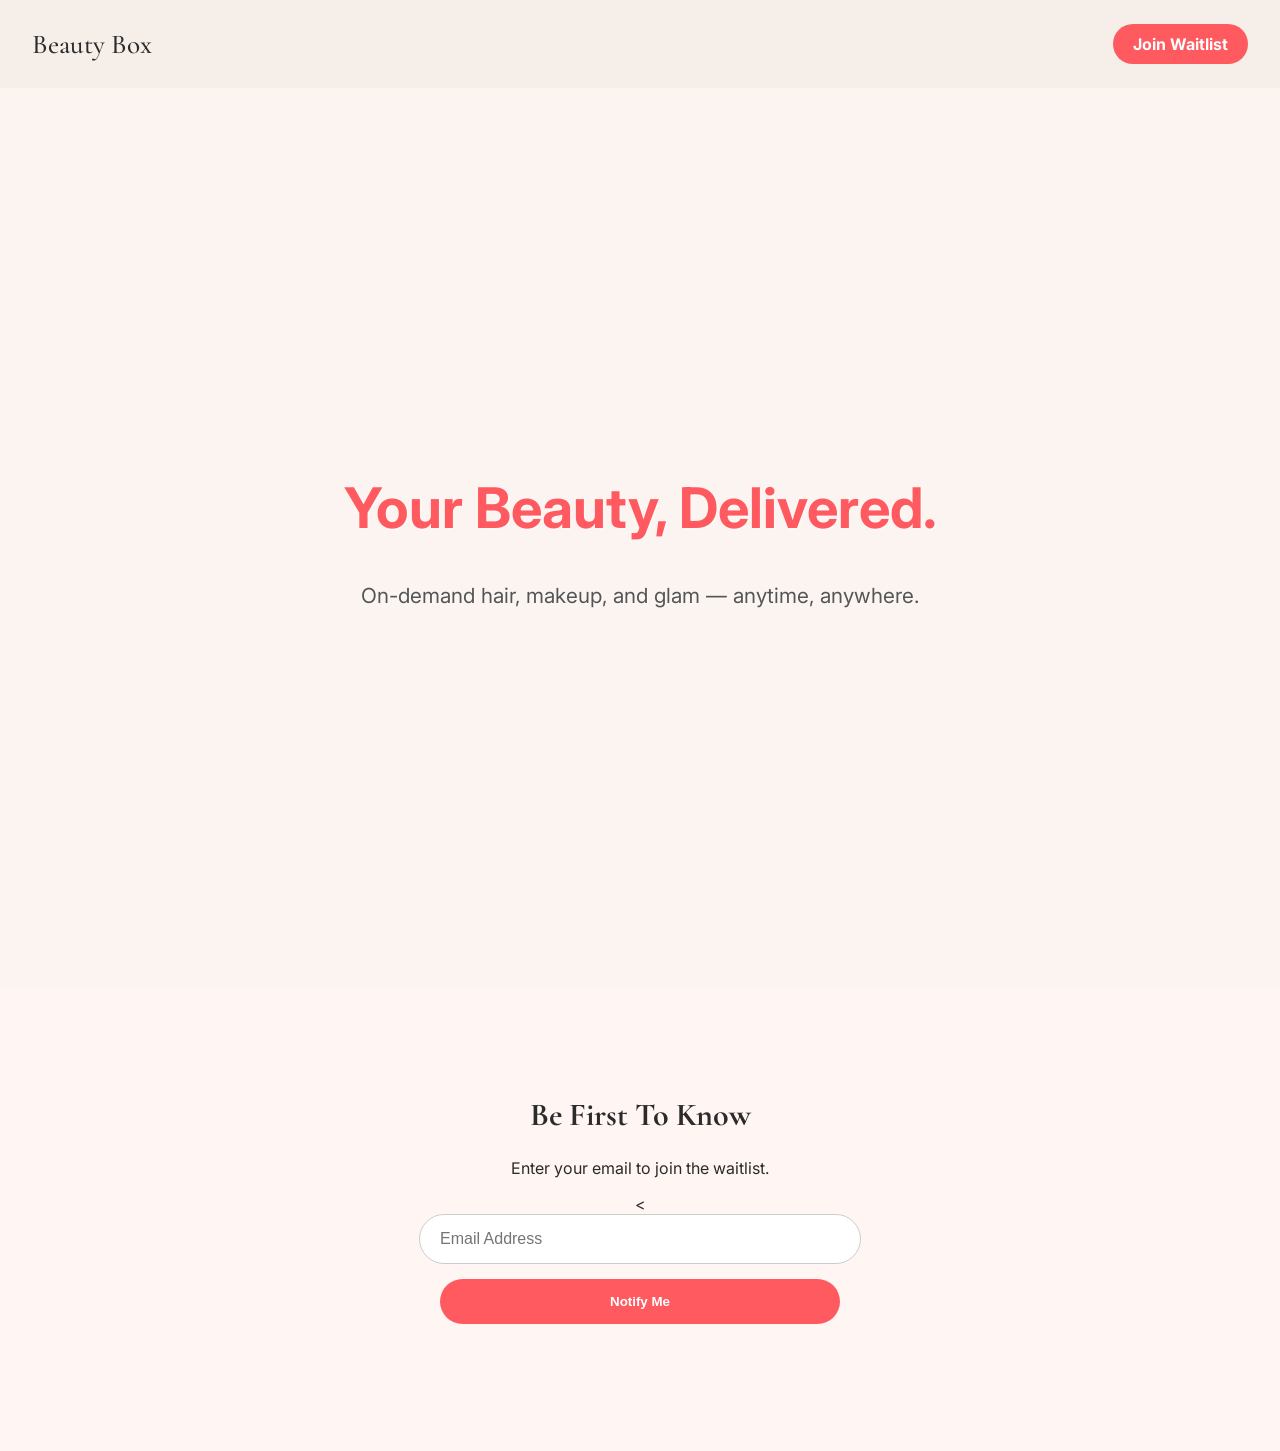
==== index.html @ 71c893bd "Update index.html" ====
<!DOCTYPE html>
<html lang="en">
<head>
  <meta charset="UTF-8" />
  <meta name="viewport" content="width=device-width, initial-scale=1.0" />
  <title>Beauty Box</title>
  <link rel="stylesheet" href="style.css" />
</head>
<body>
  <header>
    <nav>
      <div class="logo">Beauty Box</div>
      <a href="#join" class="cta">Join Waitlist</a>
    </nav>
  </header>

  <section class="hero">
    <h1>Your Beauty, Delivered.</h1>
    <p>On-demand hair, makeup, and glam — anytime, anywhere.</p>
  </section>
  
<section class="footer" id="join">
    <h2>Be First To Know</h2>
    <p>Enter your email to join the waitlist.</p>
  <<form id="waitlist-form">
  <input type="email" name="email" placeholder="Email Address" required />
  <button type="submit">Notify Me</button>
  <p id="form-msg"></p>
</form>
</section>
  
    <script>
const form = document.getElementById("waitlist-form");
const msg = document.getElementById("form-msg");

form.addEventListener("submit", e => {
  e.preventDefault();
  const email = form.email.value;

  fetch("https://script.google.com/macros/s/AKfycbz63mZuTVmGJ2OjjcyxPrziDx7Td8OFtBEdyWhtJ7BaByU5jdO32b_lWapMpOTDQWc/exec", {
    method: "POST",
    body: new URLSearchParams({email})
  })
  .then(res => res.text())
  .then(response => {
    if (response === "Success") {
      msg.textContent = "Thanks! You’re on the waitlist!";
      msg.style.color = "green";
      form.reset();
    } else {
      msg.textContent = "Oops, something went wrong.";
      msg.style.color = "red";
    }
  })
  .catch(err => {
    msg.textContent = "Error submitting form.";
    msg.style.color = "red";
  });
});
</script>
</body>
</html>
---- style.css ----
@import url('https://fonts.googleapis.com/css2?family=Cormorant+Garamond:wght@400;500;600&family=Inter:wght@300;400;500;600&display=swap');

:root {
  --nude: #f5eee9;
  --taupe: #b8a99a;
  --dark: #2b2b2b;
}

body {
  margin: 0;
  font-family: 'Inter', sans-serif;
  background: var(--nude);
  color: var(--dark);
}

header nav {
  display: flex;
  justify-content: space-between;
  align-items: center;
  padding: 1.5rem 2rem;
}

.logo {
  font-family: 'Cormorant Garamond', serif;
  font-size: 1.7rem;
  font-weight: 500;
}

nav .cta {
  text-decoration: none;
  background: #ff5a5f;
  color: #fff;
  padding: 10px 20px;
  border-radius: 25px;
  font-weight: bold;
  transition: background 0.3s;
}

nav .cta:hover {
  background: #e04f52;
}

.hero {
  display: flex;
  flex-direction: column;
  justify-content: center; /* vertical centering */
  align-items: center;     /* horizontal centering */
  text-align: center;
  min-height: 100vh;       /* full screen height */
  padding: 0 20px;
  background: linear-gradient(
      rgba(255, 248, 245, 0.6), 
      rgba(255, 248, 245, 0.6)
    ),
    url('https://images.unsplash.com/photo-1607746882042-944635dfe10e?auto=format&fit=crop&w=1950&q=80') no-repeat center center/cover;
  color: #333;
}

.hero h1 {
  font-size: 3.5rem;
  color: #ff5a5f;
  margin-bottom: 20px;
  text-shadow: 1px 1px 3px rgba(255,255,255,0.8);
}

.hero p {
  font-size: 1.3rem;
  margin-bottom: 40px;
  color: #555;
  text-shadow: 1px 1px 2px rgba(255,255,255,0.7);
}

..hero-btn {
  text-decoration: none;
  background: #ff5a5f;
  color: #fff;
  padding: 18px 40px;
  border-radius: 50px;
  font-weight: bold;
  font-size: 1.1rem;
  transition: background 0.3s, transform 0.2s, box-shadow 0.2s;
}

.hero-btn:hover {
  background: #e04f52;
  transform: scale(1.05);
  box-shadow: 0 8px 20px rgba(0, 0, 0, 0.2);
}

.footer {
  display: flex;
  flex-direction: column;
  justify-content: center; /* vertical centering if needed */
  align-items: center;     /* horizontal centering */
  text-align: center;
  background: #fff5f2;
  padding: 80px 20px;
}

.footer h2 {
  font-family: 'Cormorant Garamond', serif;
  font-size: 2rem;
  margin-bottom: 0.5rem;
}

.footer form {
  display: flex;
  flex-direction: column; /* stack input + button vertically */
  align-items: center;    /* center horizontally */
  gap: 15px;              /* space between input and button */
  width: 100%;
  max-width: 400px;       /* limits form width */
}

.footer input[type="email"] {
  padding: 15px 20px;
  border-radius: 25px;
  border: 1px solid #ccc;
  font-size: 1rem;
  width: 100%;            /* full width within form */
  max-width: 400px;
}

.footer button {
  padding: 15px 30px;
  border-radius: 25px;
  border: none;
  background: #ff5a5f;
  color: #fff;
  font-weight: bold;
  cursor: pointer;
  width: 100%;           /* full width on mobile */
  max-width: 400px;
  transition: background 0.3s, transform 0.2s;
}

.footer button:hover {
  background: #e04f52;
  transform: scale(1.05);
}

input {
  padding: 0.7rem 1rem;
  border: 1px solid var(--taupe);
  border-radius: 6px;
  width: 250px;
}

button {
  padding: 0.7rem 1.5rem;
  border: 1px solid var(--dark);
  border-radius: 30px;
  background: transparent;
  cursor: pointer;
  transition: 0.3s;
}

button:hover {
  background: var(--dark);
  color: var(--nude);
}

@media (max-width: 500px) {
  .hero h1 {
    font-size: 2.5rem;
  }
  
  .hero p {
    font-size: 1.1rem;
  }
  
}
/* Keyframes for fade-in */
@keyframes fadeInUp {
  0% {
    opacity: 0;
    transform: translateY(20px);
  }
  100% {
    opacity: 1;
    transform: translateY(0);
  }
}

.hero h1, 
.hero p {
  animation: fadeInUp 1s ease forwards;
}

.hero h1 {
  animation-delay: 0.2s;
}

.hero p {
  animation-delay: 0.5s;
}
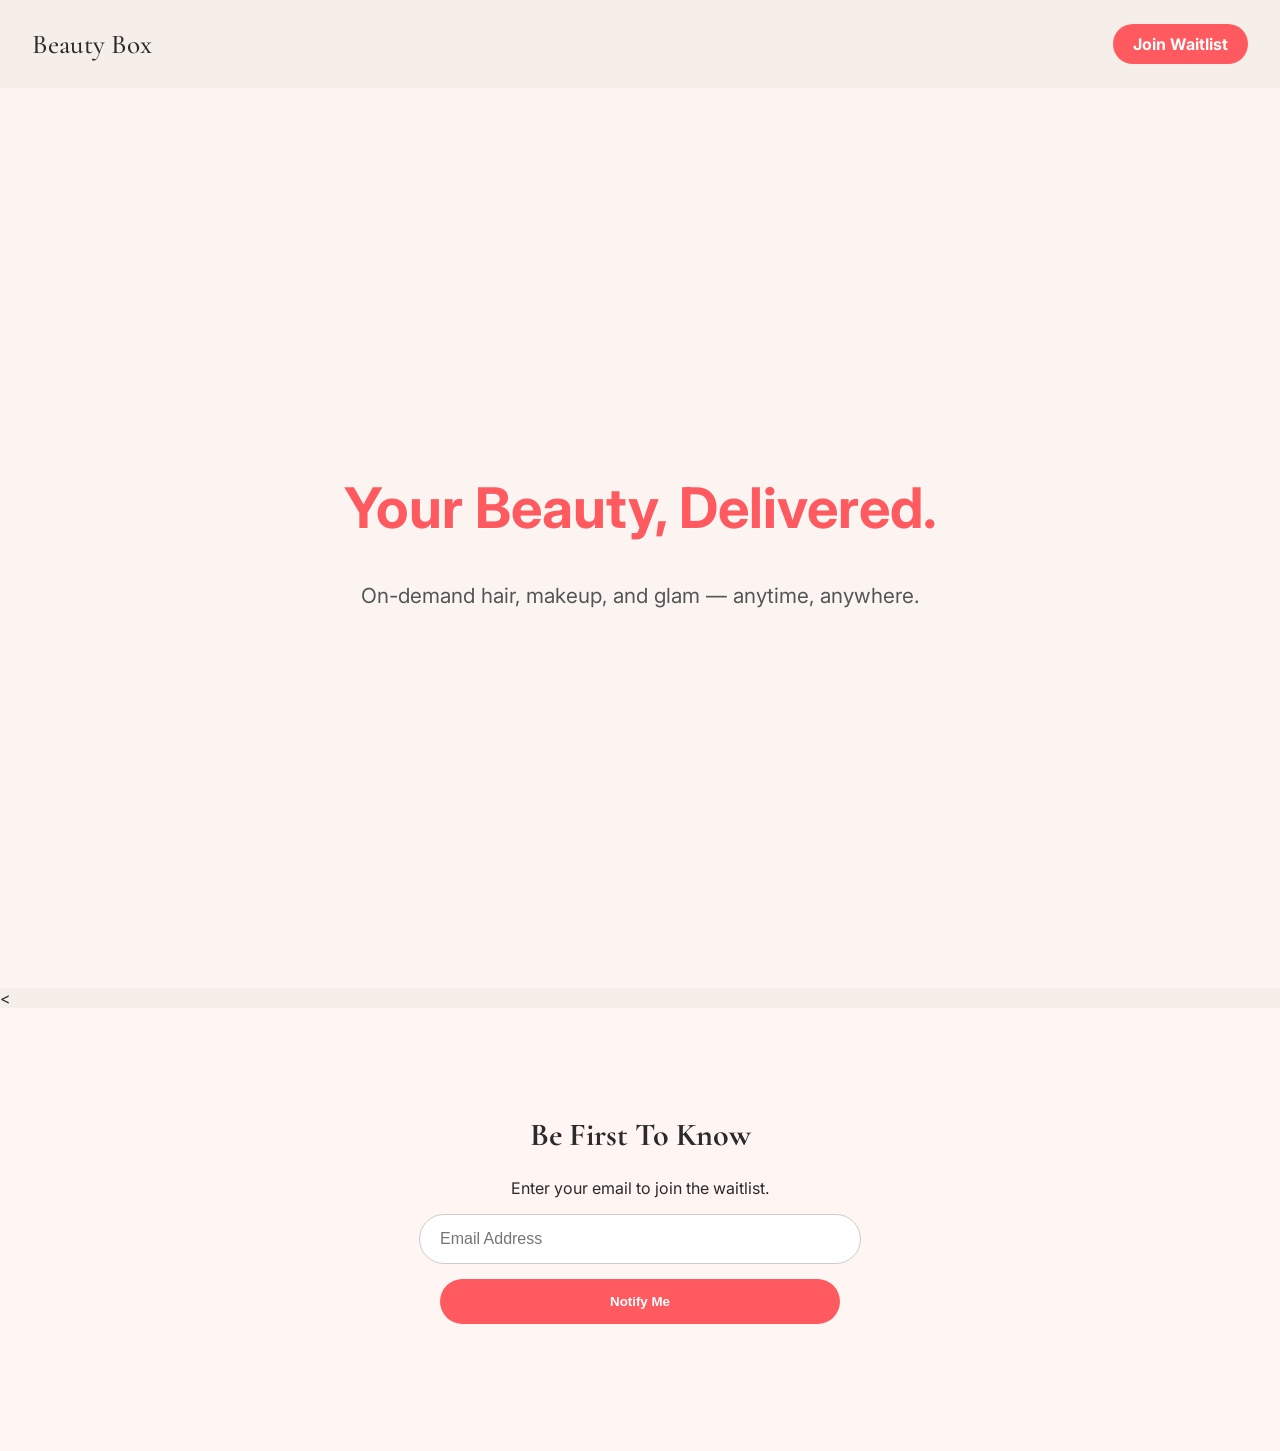
==== commit a7a93a38: "Update index.html" ====
--- a/index.html
+++ b/index.html
@@ -19,17 +19,17 @@
     <p>On-demand hair, makeup, and glam — anytime, anywhere.</p>
   </section>
   
-<section class="footer" id="join">
-    <h2>Be First To Know</h2>
-    <p>Enter your email to join the waitlist.</p>
-  <<form id="waitlist-form">
-  <input type="email" name="email" placeholder="Email Address" required />
-  <button type="submit">Notify Me</button>
-  <p id="form-msg"></p>
-</form>
+<<section class="footer" id="join">
+  <h2>Be First To Know</h2>
+  <p>Enter your email to join the waitlist.</p>
+  <form id="waitlist-form">
+    <input type="email" name="email" placeholder="Email Address" required />
+    <button type="submit">Notify Me</button>
+    <p id="form-msg"></p>
+  </form>
 </section>
   
-    <script>
+   <script>
 const form = document.getElementById("waitlist-form");
 const msg = document.getElementById("form-msg");
 
@@ -37,7 +37,7 @@
   e.preventDefault();
   const email = form.email.value;
 
-  fetch("https://script.google.com/macros/s/AKfycbz63mZuTVmGJ2OjjcyxPrziDx7Td8OFtBEdyWhtJ7BaByU5jdO32b_lWapMpOTDQWc/exec", {
+  fetch("https://script.google.com/macros/s/AKfycbxg2zDpRJXQUutsYjXB0-9UjBMbGf0CC0Z8gieWkwldMk2M3V3FHkXivJf409--5Jia/exec", { 
     method: "POST",
     body: new URLSearchParams({email})
   })
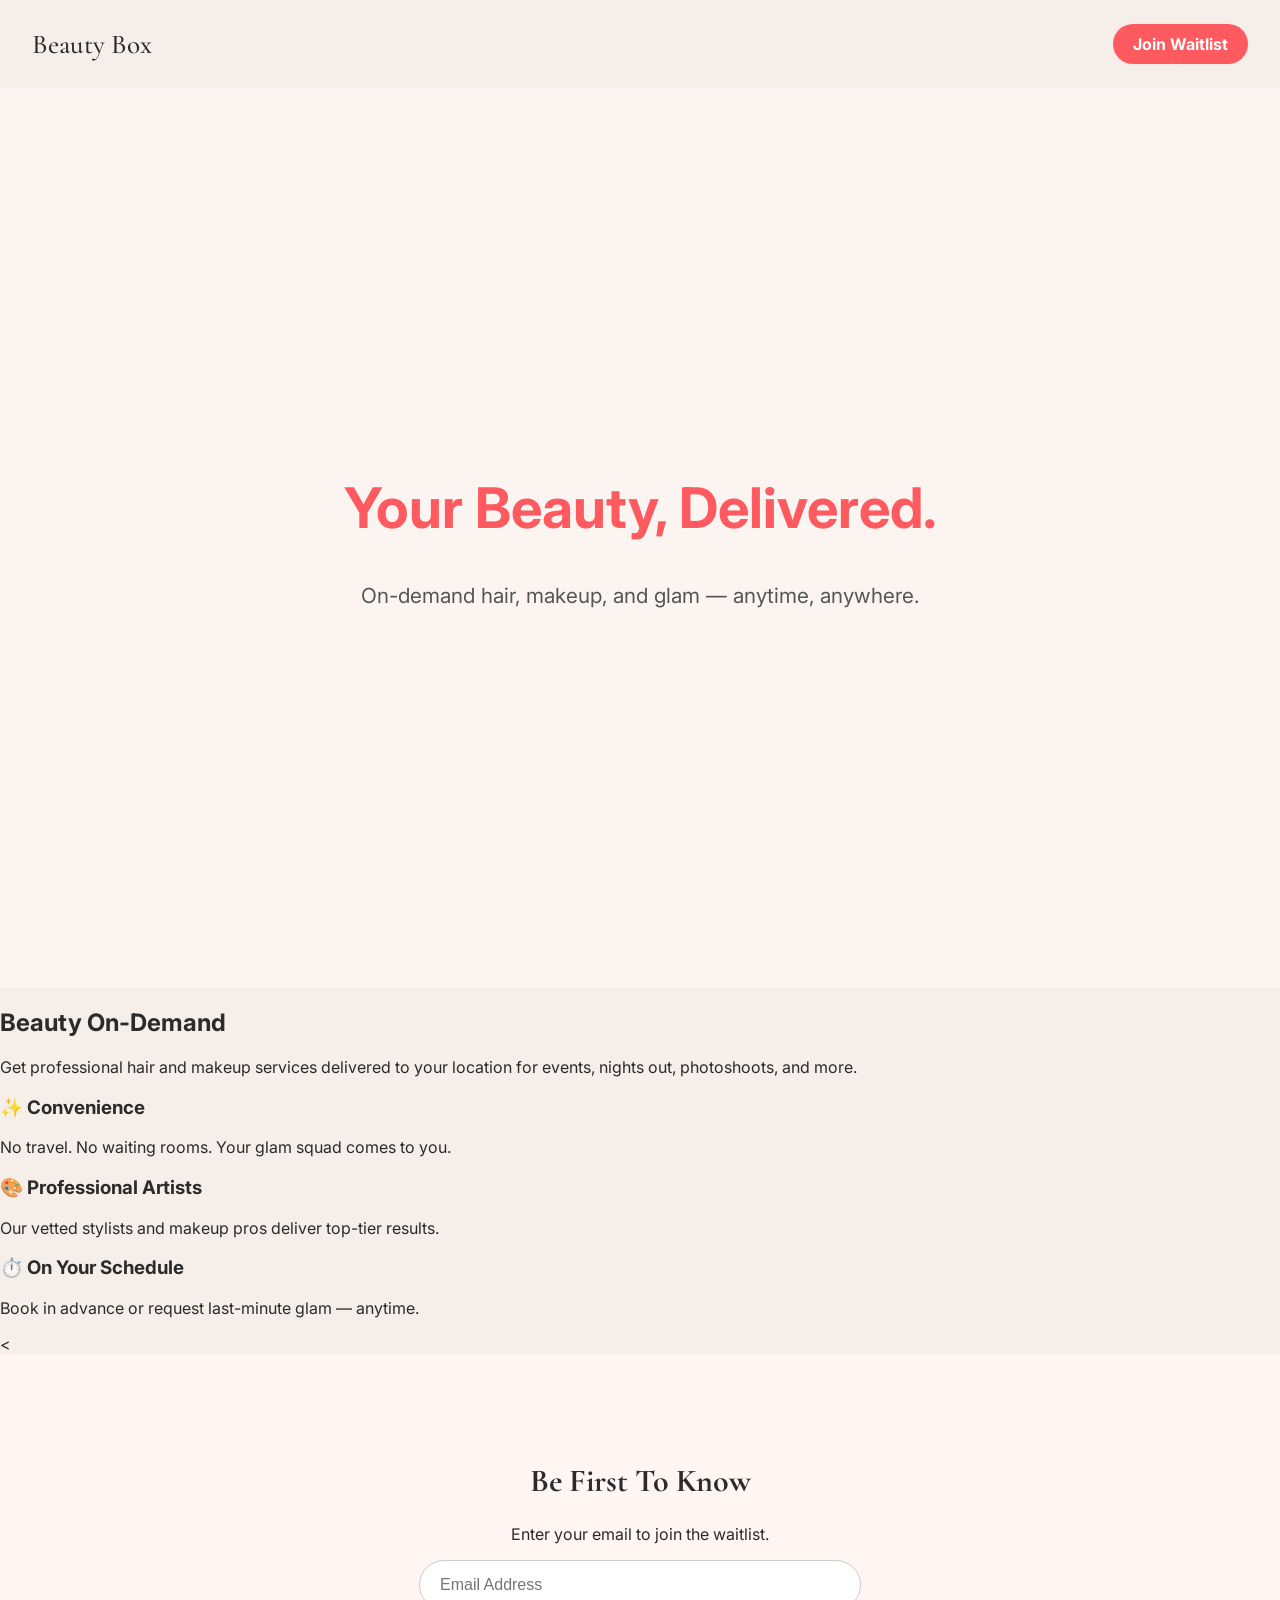
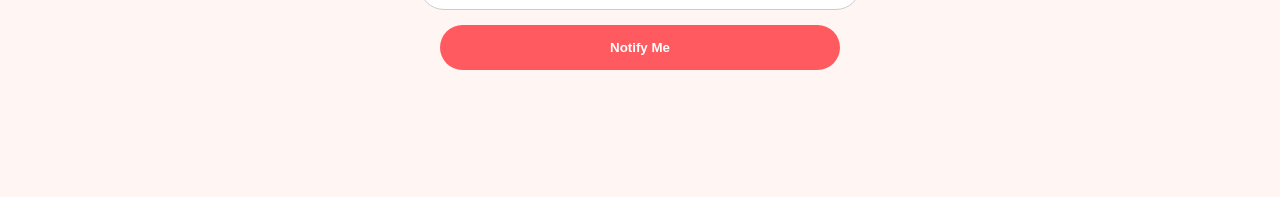
==== commit 4a295da1: "Update index.html" ====
--- a/index.html
+++ b/index.html
@@ -18,6 +18,28 @@
     <h1>Your Beauty, Delivered.</h1>
     <p>On-demand hair, makeup, and glam — anytime, anywhere.</p>
   </section>
+  <section class="value-section">
+  <h2>Beauty On-Demand</h2>
+  <p>Get professional hair and makeup services delivered to your location for events, nights out, photoshoots, and more.</p>
+
+  <div class="value-grid">
+    <div class="value-item">
+      <h3>✨ Convenience</h3>
+      <p>No travel. No waiting rooms. Your glam squad comes to you.</p>
+    </div>
+
+    <div class="value-item">
+      <h3>🎨 Professional Artists</h3>
+      <p>Our vetted stylists and makeup pros deliver top-tier results.</p>
+    </div>
+
+    <div class="value-item">
+      <h3>⏱️ On Your Schedule</h3>
+      <p>Book in advance or request last-minute glam — anytime.</p>
+    </div>
+  </div>
+</section>
+
   
 <<section class="footer" id="join">
   <h2>Be First To Know</h2>
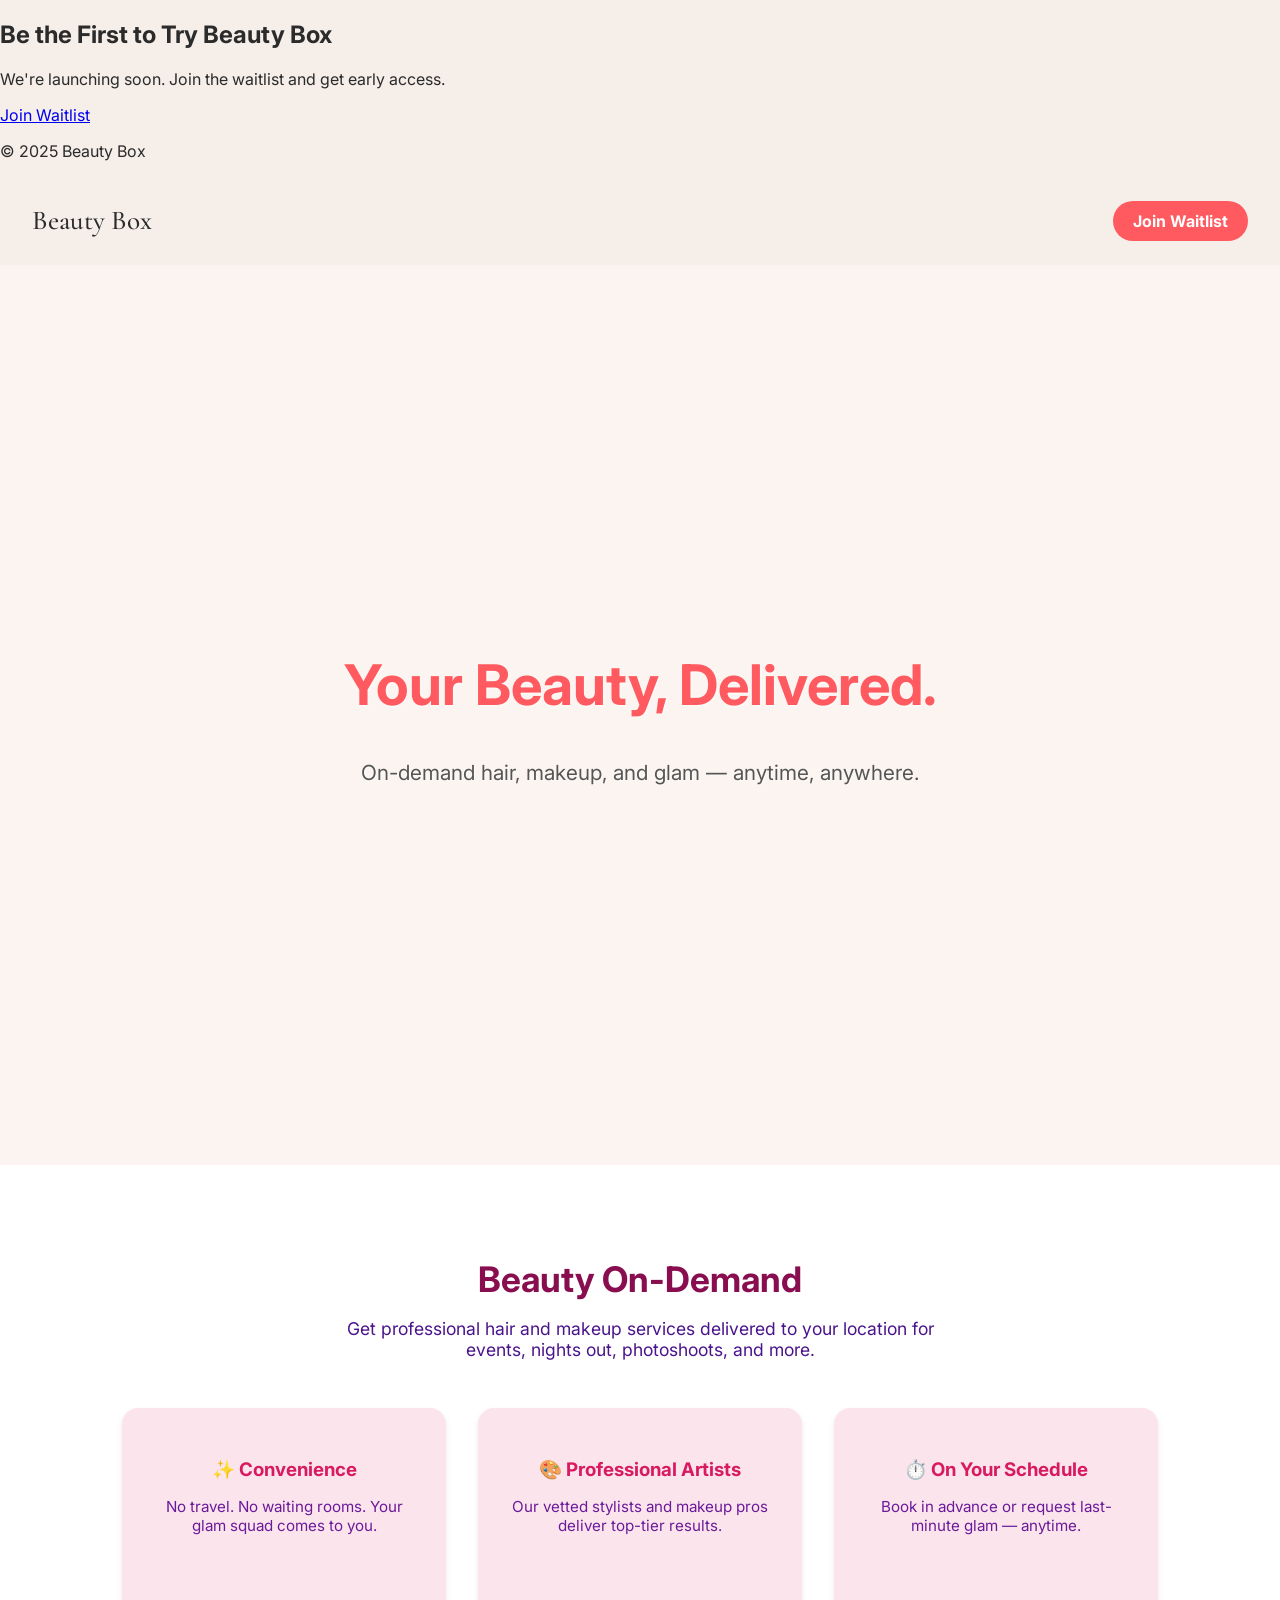
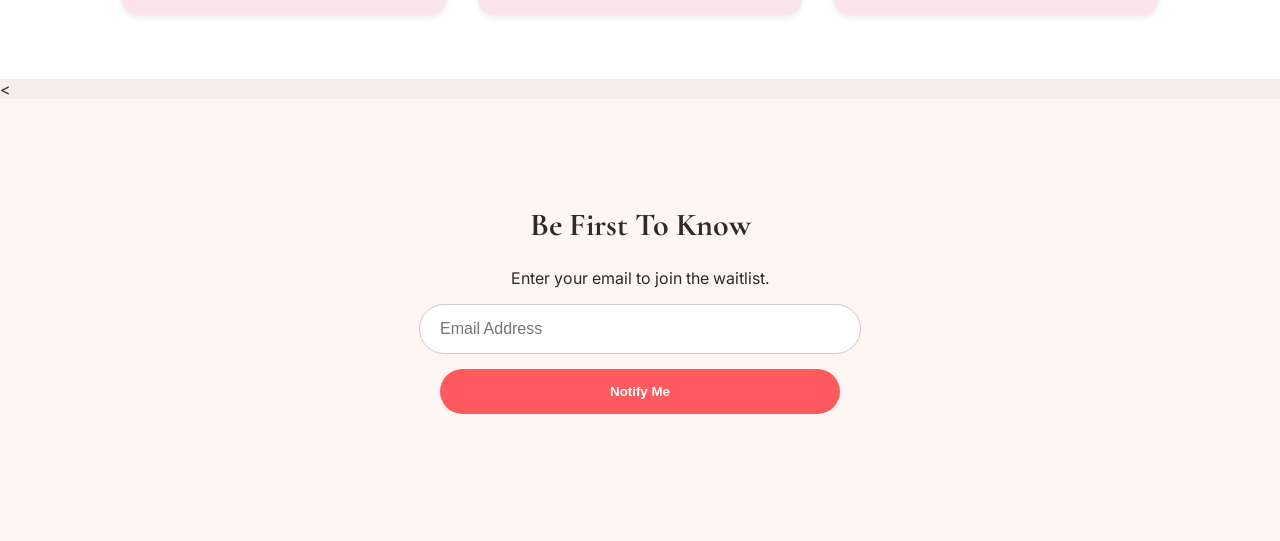
==== commit 4a5bd6e3: "Update index.html" ====
--- a/index.html
+++ b/index.html
@@ -6,6 +6,14 @@
   <title>Beauty Box</title>
   <link rel="stylesheet" href="style.css" />
 </head>
+  
+  <footer class="site-footer">
+  <h2>Be the First to Try Beauty Box</h2>
+  <p>We're launching soon. Join the waitlist and get early access.</p>
+  <a href="#waitlist-form" class="footer-btn">Join Waitlist</a>
+  <p class="copyright">© 2025 Beauty Box</p>
+</footer>
+
 <body>
   <header>
     <nav>
--- a/style.css
+++ b/style.css
@@ -194,4 +194,50 @@
 .hero p {
   animation-delay: 0.5s;
 }
-
+.value-section {
+  text-align: center;
+  padding: 4rem 2rem;
+  background: #fff;
+}
+
+.value-section h2 {
+  font-size: 2.2rem;
+  color: #880e4f;
+  margin-bottom: 1rem;
+}
+
+.value-section p {
+  font-size: 1.1rem;
+  color: #4a148c;
+  margin-bottom: 3rem;
+  max-width: 600px;
+  margin-left: auto;
+  margin-right: auto;
+}
+
+.value-grid {
+  display: flex;
+  justify-content: center;
+  gap: 2rem;
+  flex-wrap: wrap;
+}
+
+.value-item {
+  background: #fce4ec;
+  padding: 2rem;
+  border-radius: 1rem;
+  width: 260px;
+  box-shadow: 0 3px 6px rgba(0,0,0,0.08);
+}
+
+.value-item h3 {
+  margin-bottom: 0.5rem;
+  color: #d81b60;
+}
+
+.value-item p {
+  color: #6a1b9a;
+  font-size: 0.95rem;
+}
+
+
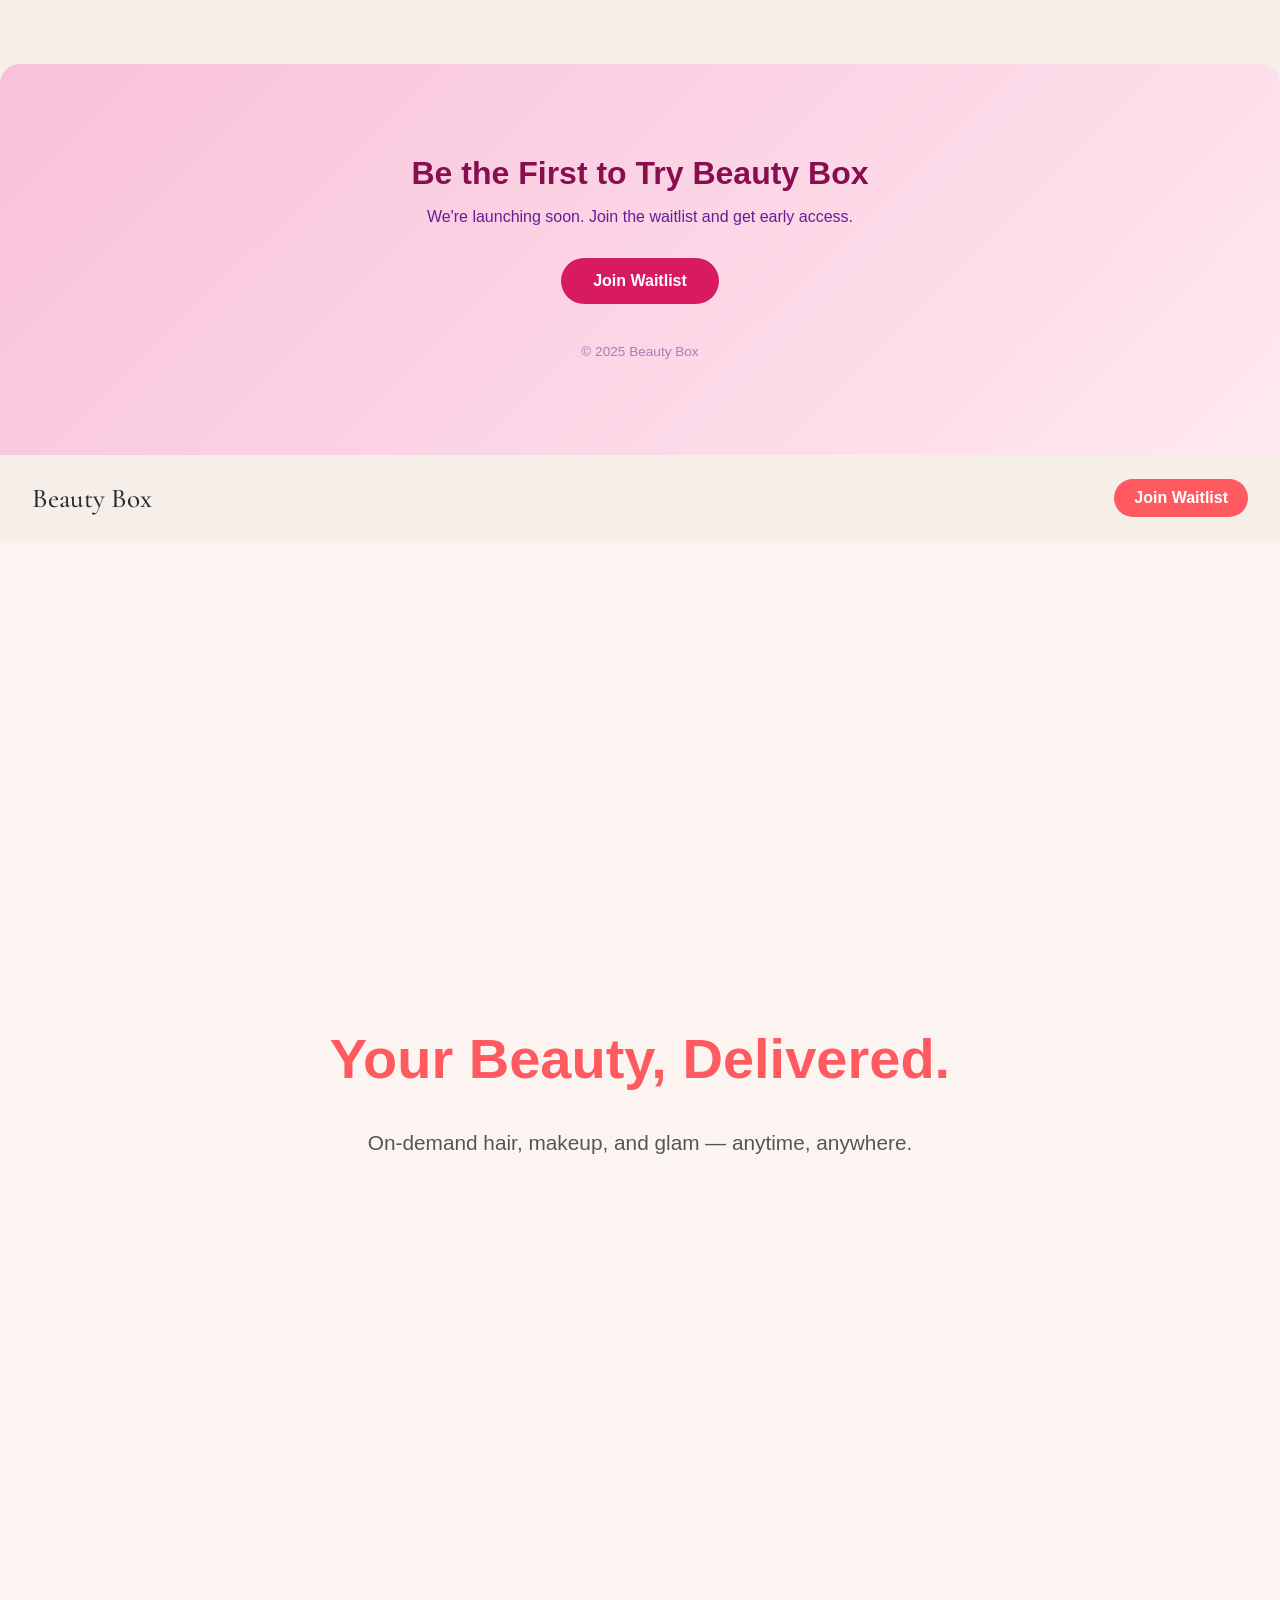
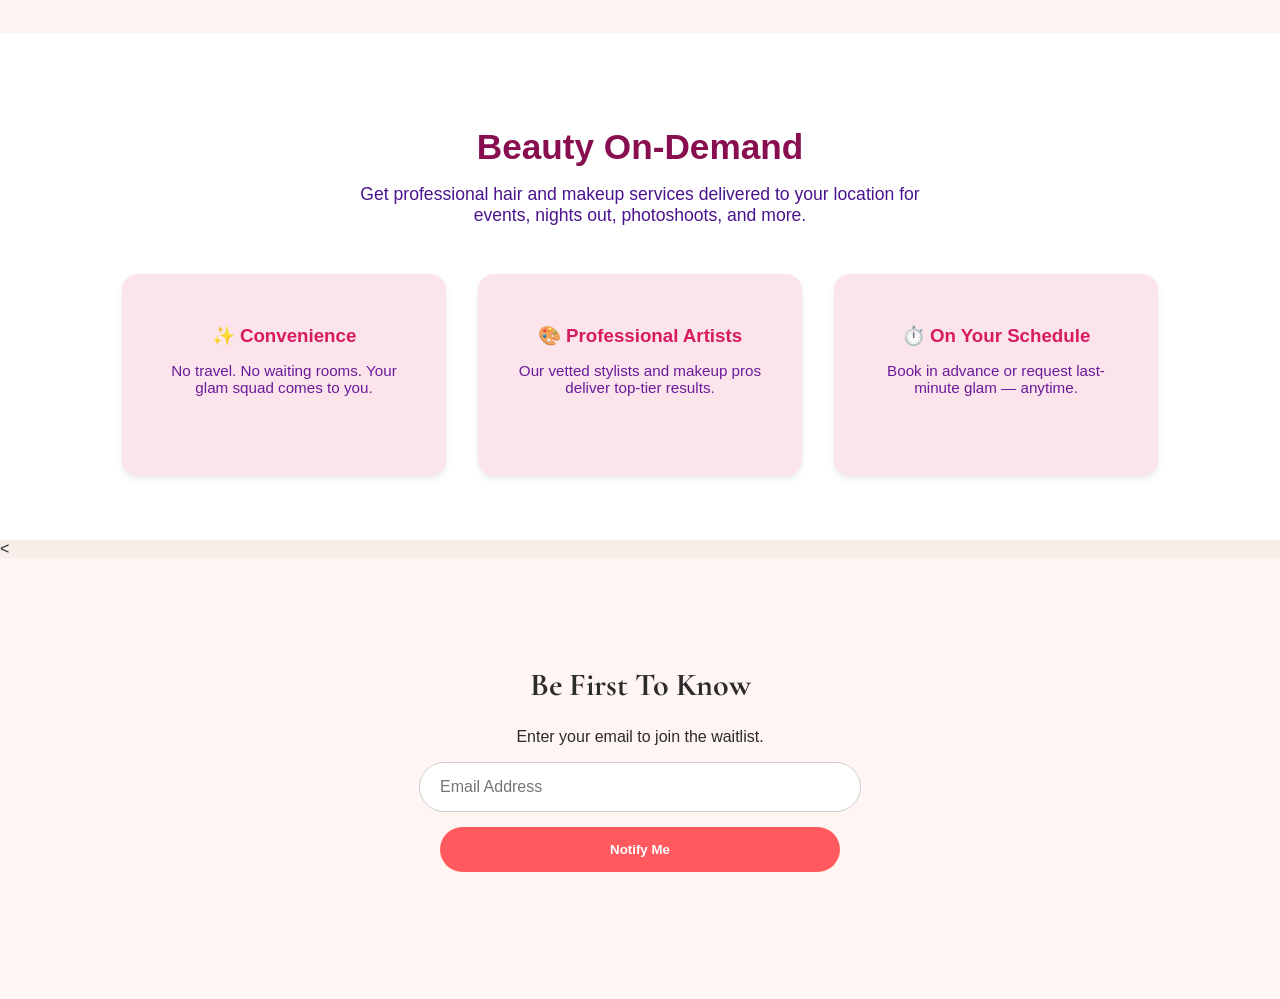
==== commit 5399a355: "Update index.html" ====
--- a/index.html
+++ b/index.html
@@ -4,6 +4,7 @@
   <meta charset="UTF-8" />
   <meta name="viewport" content="width=device-width, initial-scale=1.0" />
   <title>Beauty Box</title>
+  <link href="https://fonts.googleapis.com/css2?family:Playfair+Display:wght@400;600&family=Inter:wght@300;400;500;600&display=swap" rel="stylesheet">
   <link rel="stylesheet" href="style.css" />
 </head>
   
--- a/style.css
+++ b/style.css
@@ -239,5 +239,57 @@
   color: #6a1b9a;
   font-size: 0.95rem;
 }
-
-
+/* Footer */
+.site-footer {
+  text-align: center;
+  padding: 4rem 2rem;
+  background: linear-gradient(135deg, #f8c1d9, #ffe8f1);
+  margin-top: 4rem;
+  border-top-left-radius: 20px;
+  border-top-right-radius: 20px;
+}
+
+.site-footer h2 {
+  font-size: 2rem;
+  color: #880e4f;
+  margin-bottom: 0.5rem;
+}
+
+.site-footer p {
+  color: #6a1b9a;
+  margin-bottom: 2rem;
+}
+
+.footer-btn {
+  display: inline-block;
+  padding: 0.9rem 2rem;
+  background: #d81b60;
+  color: white;
+  border-radius: 25px;
+  font-weight: 600;
+  text-decoration: none;
+  transition: 0.3s ease;
+}
+
+.footer-btn:hover {
+  background: #ad1457;
+}
+
+.site-footer .copyright {
+  margin-top: 2.5rem;
+  font-size: 0.85rem;
+  color: #aa7bb6;
+}
+body {
+  margin: 0;
+  padding: 0;
+  font-family: sans-serif;
+}
+
+.hero {
+  padding: 6rem 1rem;
+}
+
+
+
+
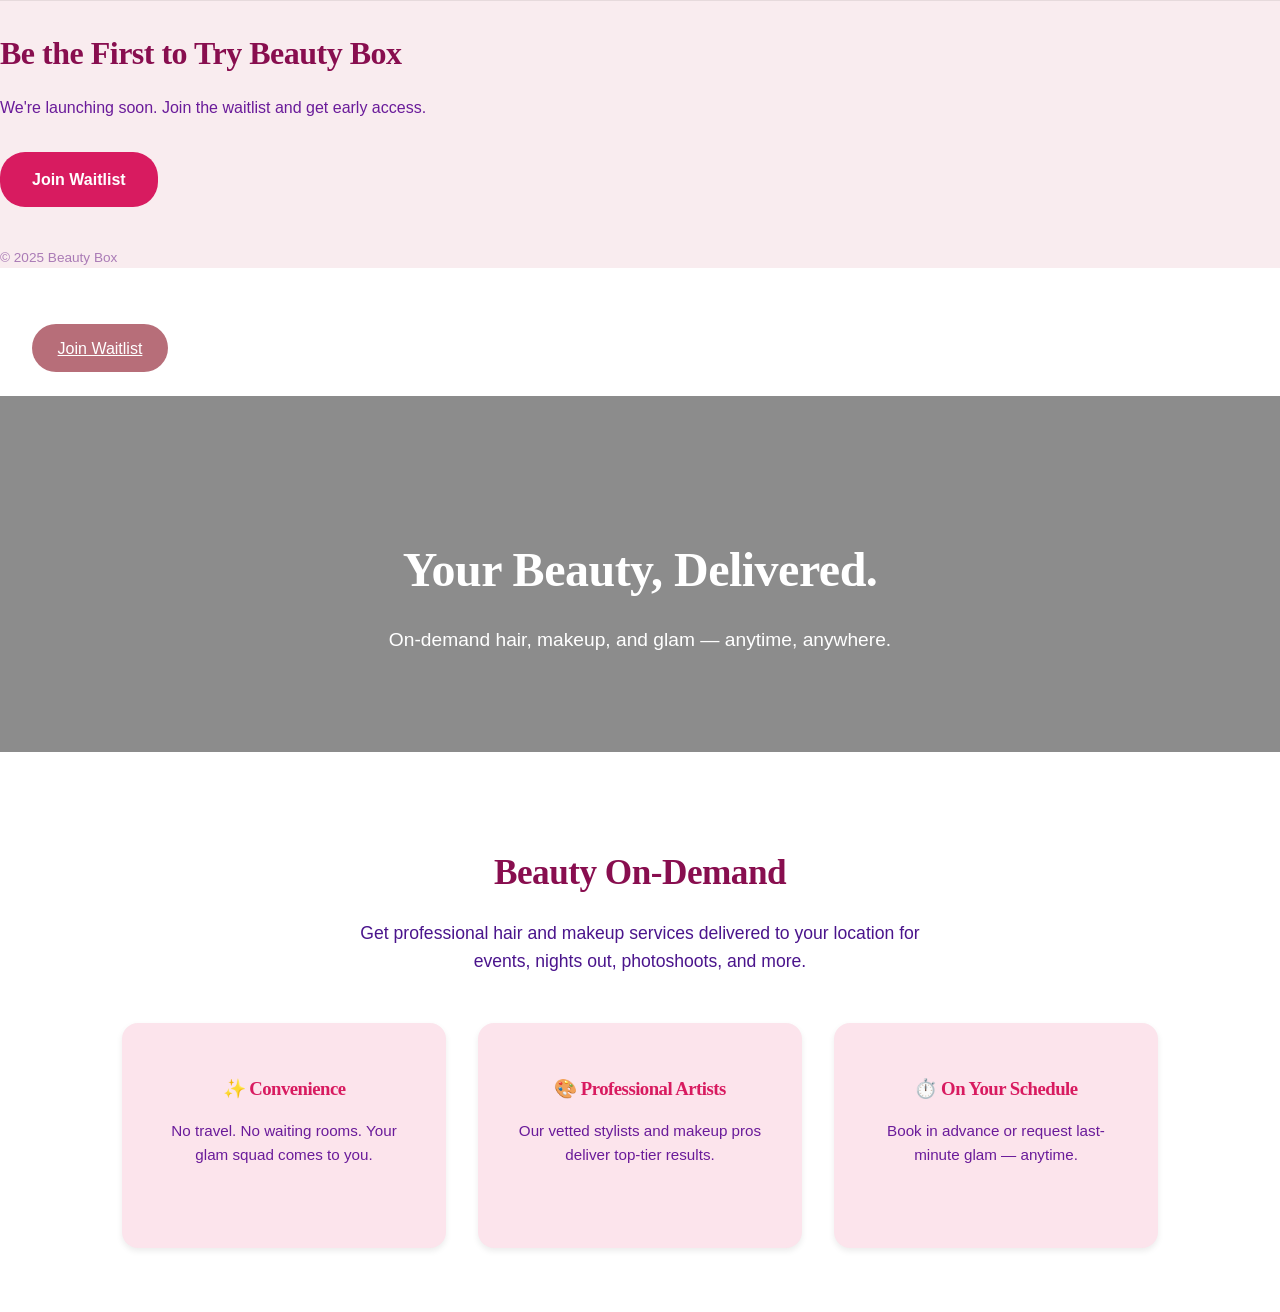
==== commit 56fa9fbf: "Update index.html" ====
--- a/index.html
+++ b/index.html
@@ -17,10 +17,9 @@
 
 <body>
   <header>
-    <nav>
-      <div class="logo">Beauty Box</div>
-      <a href="#join" class="cta">Join Waitlist</a>
-    </nav>
+ <nav class="center-nav">
+  <a href="#waitlist-form" class="cta">Join Waitlist</a>
+</nav>
   </header>
 
   <section class="hero">
@@ -47,17 +46,6 @@
       <p>Book in advance or request last-minute glam — anytime.</p>
     </div>
   </div>
-</section>
-
-  
-<<section class="footer" id="join">
-  <h2>Be First To Know</h2>
-  <p>Enter your email to join the waitlist.</p>
-  <form id="waitlist-form">
-    <input type="email" name="email" placeholder="Email Address" required />
-    <button type="submit">Notify Me</button>
-    <p id="form-msg"></p>
-  </form>
 </section>
   
    <script>
--- a/style.css
+++ b/style.css
@@ -1,16 +1,24 @@
 @import url('https://fonts.googleapis.com/css2?family=Cormorant+Garamond:wght@400;500;600&family=Inter:wght@300;400;500;600&display=swap');
 
 :root {
-  --nude: #f5eee9;
-  --taupe: #b8a99a;
-  --dark: #2b2b2b;
-}
+  --lux-rose: #b76e79;
+  --lux-rose-dark: #914c56;
+  --soft-blush: #f9ecef;
+  --deep-text: #3a2a2a;
+}
+
 
 body {
-  margin: 0;
   font-family: 'Inter', sans-serif;
-  background: var(--nude);
-  color: var(--dark);
+  background: #fff;
+  color: #3a2a2a;
+  line-height: 1.6;
+}
+
+h1, h2, h3 {
+  font-family: 'Playfair Display', serif;
+  font-weight: 600;
+  letter-spacing: -0.5px;
 }
 
 header nav {
@@ -26,48 +34,57 @@
   font-weight: 500;
 }
 
-nav .cta {
-  text-decoration: none;
-  background: #ff5a5f;
-  color: #fff;
-  padding: 10px 20px;
-  border-radius: 25px;
-  font-weight: bold;
-  transition: background 0.3s;
-}
-
-nav .cta:hover {
-  background: #e04f52;
+.cta,
+.footer-btn {
+  background: var(--lux-rose);
+  color: white !important;
+  border-radius: 30px;
+  padding: 0.7rem 1.6rem;
+  transition: 0.3s ease;
+  font-weight: 500;
+}
+
+.cta:hover,
+.footer-btn:hover {
+  background: var(--lux-rose-dark);
 }
 
 .hero {
-  display: flex;
-  flex-direction: column;
-  justify-content: center; /* vertical centering */
-  align-items: center;     /* horizontal centering */
+  background-image: url("https://images.unsplash.com/photo-1522335789203-aabd1fc54bc9?auto=format&fit=crop&w=1650&q=80");
+  background-size: cover;
+  background-position: center;
+  background-repeat: no-repeat;
+  padding: 8rem 1.5rem;
   text-align: center;
-  min-height: 100vh;       /* full screen height */
-  padding: 0 20px;
-  background: linear-gradient(
-      rgba(255, 248, 245, 0.6), 
-      rgba(255, 248, 245, 0.6)
-    ),
-    url('https://images.unsplash.com/photo-1607746882042-944635dfe10e?auto=format&fit=crop&w=1950&q=80') no-repeat center center/cover;
-  color: #333;
+  color: white;
+  position: relative;
+}
+
+.hero::before {
+  content: "";
+  position: absolute;
+  inset: 0;
+  background: rgba(0,0,0,0.45);
+}
+
+.hero h1,
+.hero p {
+  position: relative;
+  z-index: 2;
 }
 
 .hero h1 {
-  font-size: 3.5rem;
-  color: #ff5a5f;
-  margin-bottom: 20px;
-  text-shadow: 1px 1px 3px rgba(255,255,255,0.8);
-}
-
-.hero p {
-  font-size: 1.3rem;
-  margin-bottom: 40px;
-  color: #555;
-  text-shadow: 1px 1px 2px rgba(255,255,255,0.7);
+  font-family: 'Playfair Display', serif;
+  font-size: 3rem;
+  font-weight: 600;
+  letter-spacing: -0.5px;
+  margin-bottom: 1rem;
+}
+
+.hero p {
+  font-size: 1.2rem;
+  max-width: 600px;
+  margin: 0.5rem auto 0;
 }
 
 ..hero-btn {
@@ -162,14 +179,20 @@
 
 @media (max-width: 500px) {
   .hero h1 {
-    font-size: 2.5rem;
+  font-size: 3.2rem;
+  color: var(--deep-text);
+  margin-bottom: 1rem;
+}
+
+.hero p {
+  font-size: 1.2rem;
+  color: #6e5a5a;
+  max-width: 600px;
+  margin: 0 auto;
+}
+
   }
-  
-  .hero p {
-    font-size: 1.1rem;
-  }
-  
-}
+
 /* Keyframes for fade-in */
 @keyframes fadeInUp {
   0% {
@@ -241,12 +264,8 @@
 }
 /* Footer */
 .site-footer {
-  text-align: center;
-  padding: 4rem 2rem;
-  background: linear-gradient(135deg, #f8c1d9, #ffe8f1);
-  margin-top: 4rem;
-  border-top-left-radius: 20px;
-  border-top-right-radius: 20px;
+  background: var(--soft-blush);
+  border-top: 1px solid rgba(0,0,0,0.08);
 }
 
 .site-footer h2 {
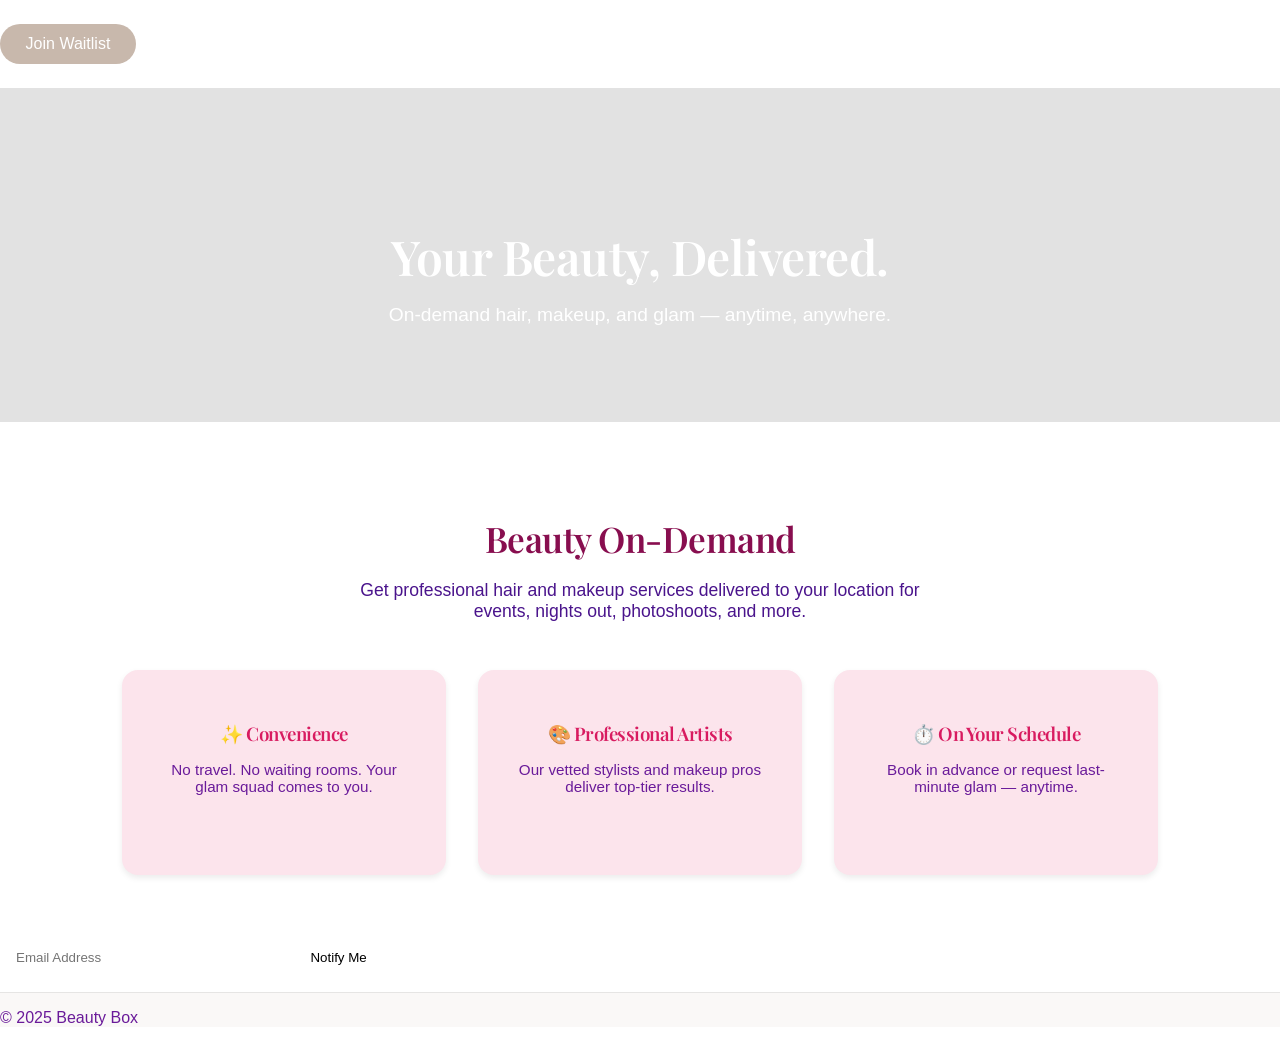
==== commit 81c14530: "Update index.html" ====
--- a/index.html
+++ b/index.html
@@ -4,78 +4,93 @@
   <meta charset="UTF-8" />
   <meta name="viewport" content="width=device-width, initial-scale=1.0" />
   <title>Beauty Box</title>
-  <link href="https://fonts.googleapis.com/css2?family:Playfair+Display:wght@400;600&family=Inter:wght@300;400;500;600&display=swap" rel="stylesheet">
+
+  <!-- Fonts -->
+  <link href="https://fonts.googleapis.com/css2?family=Playfair+Display:wght@400;600&family=Inter:wght@300;400;500;600&display=swap" rel="stylesheet">
+
+  <!-- Stylesheet -->
   <link rel="stylesheet" href="style.css" />
 </head>
-  
-  <footer class="site-footer">
-  <h2>Be the First to Try Beauty Box</h2>
-  <p>We're launching soon. Join the waitlist and get early access.</p>
-  <a href="#waitlist-form" class="footer-btn">Join Waitlist</a>
-  <p class="copyright">© 2025 Beauty Box</p>
-</footer>
 
 <body>
+  <!-- Top Center Join Button -->
   <header>
- <nav class="center-nav">
-  <a href="#waitlist-form" class="cta">Join Waitlist</a>
-</nav>
+    <nav class="center-nav">
+      <a href="#waitlist-form" class="cta">Join Waitlist</a>
+    </nav>
   </header>
 
+  <!-- Hero Section -->
   <section class="hero">
     <h1>Your Beauty, Delivered.</h1>
     <p>On-demand hair, makeup, and glam — anytime, anywhere.</p>
   </section>
+
+  <!-- Value Proposition Section -->
   <section class="value-section">
-  <h2>Beauty On-Demand</h2>
-  <p>Get professional hair and makeup services delivered to your location for events, nights out, photoshoots, and more.</p>
+    <h2>Beauty On-Demand</h2>
+    <p>Get professional hair and makeup services delivered to your location for events, nights out, photoshoots, and more.</p>
 
-  <div class="value-grid">
-    <div class="value-item">
-      <h3>✨ Convenience</h3>
-      <p>No travel. No waiting rooms. Your glam squad comes to you.</p>
+    <div class="value-grid">
+      <div class="value-item">
+        <h3>✨ Convenience</h3>
+        <p>No travel. No waiting rooms. Your glam squad comes to you.</p>
+      </div>
+
+      <div class="value-item">
+        <h3>🎨 Professional Artists</h3>
+        <p>Our vetted stylists and makeup pros deliver top-tier results.</p>
+      </div>
+
+      <div class="value-item">
+        <h3>⏱️ On Your Schedule</h3>
+        <p>Book in advance or request last-minute glam — anytime.</p>
+      </div>
     </div>
+  </section>
 
-    <div class="value-item">
-      <h3>🎨 Professional Artists</h3>
-      <p>Our vetted stylists and makeup pros deliver top-tier results.</p>
-    </div>
+  <!-- Waitlist Form (kept hidden until clicked) -->
+  <form id="waitlist-form">
+    <input type="email" name="email" placeholder="Email Address" required />
+    <button type="submit">Notify Me</button>
+    <p id="form-msg"></p>
+  </form>
 
-    <div class="value-item">
-      <h3>⏱️ On Your Schedule</h3>
-      <p>Book in advance or request last-minute glam — anytime.</p>
-    </div>
-  </div>
-</section>
-  
-   <script>
-const form = document.getElementById("waitlist-form");
-const msg = document.getElementById("form-msg");
+  <!-- Footer (Simple & clean now) -->
+  <footer class="site-footer">
+    <p>© 2025 Beauty Box</p>
+  </footer>
 
-form.addEventListener("submit", e => {
-  e.preventDefault();
-  const email = form.email.value;
+  <!-- Script -->
+  <script>
+  const form = document.getElementById("waitlist-form");
+  const msg = document.getElementById("form-msg");
 
-  fetch("https://script.google.com/macros/s/AKfycbxg2zDpRJXQUutsYjXB0-9UjBMbGf0CC0Z8gieWkwldMk2M3V3FHkXivJf409--5Jia/exec", { 
-    method: "POST",
-    body: new URLSearchParams({email})
-  })
-  .then(res => res.text())
-  .then(response => {
-    if (response === "Success") {
-      msg.textContent = "Thanks! You’re on the waitlist!";
-      msg.style.color = "green";
-      form.reset();
-    } else {
-      msg.textContent = "Oops, something went wrong.";
+  form.addEventListener("submit", e => {
+    e.preventDefault();
+    const email = form.email.value;
+
+    fetch("https://script.google.com/macros/s/AKfycbxg2zDpRJXQUutsYjXB0-9UjBMbGf0CC0Z8gieWkwldMk2M3V3FHkXivJf409--5Jia/exec", { 
+      method: "POST",
+      body: new URLSearchParams({email})
+    })
+    .then(res => res.text())
+    .then(response => {
+      if (response === "Success") {
+        msg.textContent = "Thanks! You’re on the waitlist!";
+        msg.style.color = "green";
+        form.reset();
+      } else {
+        msg.textContent = "Oops, something went wrong.";
+        msg.style.color = "red";
+      }
+    })
+    .catch(err => {
+      msg.textContent = "Error submitting form.";
       msg.style.color = "red";
-    }
-  })
-  .catch(err => {
-    msg.textContent = "Error submitting form.";
-    msg.style.color = "red";
+    });
   });
-});
-</script>
+  </script>
+
 </body>
 </html>
--- a/style.css
+++ b/style.css
@@ -1,24 +1,27 @@
 @import url('https://fonts.googleapis.com/css2?family=Cormorant+Garamond:wght@400;500;600&family=Inter:wght@300;400;500;600&display=swap');
 
 :root {
-  --lux-rose: #b76e79;
-  --lux-rose-dark: #914c56;
-  --soft-blush: #f9ecef;
-  --deep-text: #3a2a2a;
-}
-
+  --lux-rose: #c8b8ac;      /* soft beige rose */
+  --lux-rose-dark: #a0887d; /* deeper neutral beige */
+  --soft-blush: #faf8f7;    /* luxury off-white grey */
+  --deep-text: #2c2a29;     /* neutral espresso (not warm brown) */
+  --subtle-brown: #6e6a68;  /* cool gray-brown for paragraph text */
+}
 
 body {
-  font-family: 'Inter', sans-serif;
-  background: #fff;
-  color: #3a2a2a;
-  line-height: 1.6;
+  background: #ffffff;
+  color: var(--deep-text);
 }
 
 h1, h2, h3 {
+  color: var(--deep-text);
   font-family: 'Playfair Display', serif;
   font-weight: 600;
   letter-spacing: -0.5px;
+}
+
+p {
+  color: var(--subtle-brown);
 }
 
 header nav {
@@ -32,21 +35,36 @@
   font-family: 'Cormorant Garamond', serif;
   font-size: 1.7rem;
   font-weight: 500;
-}
-
+  
 .cta,
-.footer-btn {
+.footer-btn,
+button {
   background: var(--lux-rose);
-  color: white !important;
+  color: #ffffff;
   border-radius: 30px;
   padding: 0.7rem 1.6rem;
+  font-weight: 500;
+  text-decoration: none;
   transition: 0.3s ease;
-  font-weight: 500;
 }
 
 .cta:hover,
-.footer-btn:hover {
+.footer-btn:hover,
+button:hover {
   background: var(--lux-rose-dark);
+}
+
+}
+
+}
+
+.value-item {
+  background: var(--soft-blush);
+  color: var(--deep-text);
+  padding: 2rem;
+  border-radius: 1rem;
+  width: 260px;
+  box-shadow: 0 3px 6px rgba(0,0,0,0.05);
 }
 
 .hero {
@@ -64,13 +82,13 @@
   content: "";
   position: absolute;
   inset: 0;
-  background: rgba(0,0,0,0.45);
+  background: rgba(255, 255, 255, 0.25); /* soft white overlay instead of dark */
+  backdrop-filter: brightness(0.85); /* gives it that luxury editorial wash */
 }
 
 .hero h1,
 .hero p {
-  position: relative;
-  z-index: 2;
+  color: #ffffff;
 }
 
 .hero h1 {
@@ -308,7 +326,21 @@
 .hero {
   padding: 6rem 1rem;
 }
-
-
-
-
+.center-nav {
+  text-align: center;
+  padding: 1.5rem 0;
+}
+
+.center-nav .cta {
+  background: var(--lux-rose);
+  color: white !important;
+  border-radius: 30px;
+  padding: 0.7rem 1.6rem;
+  font-weight: 500;
+  text-decoration: none;
+  display: inline-block;
+}
+
+
+
+
